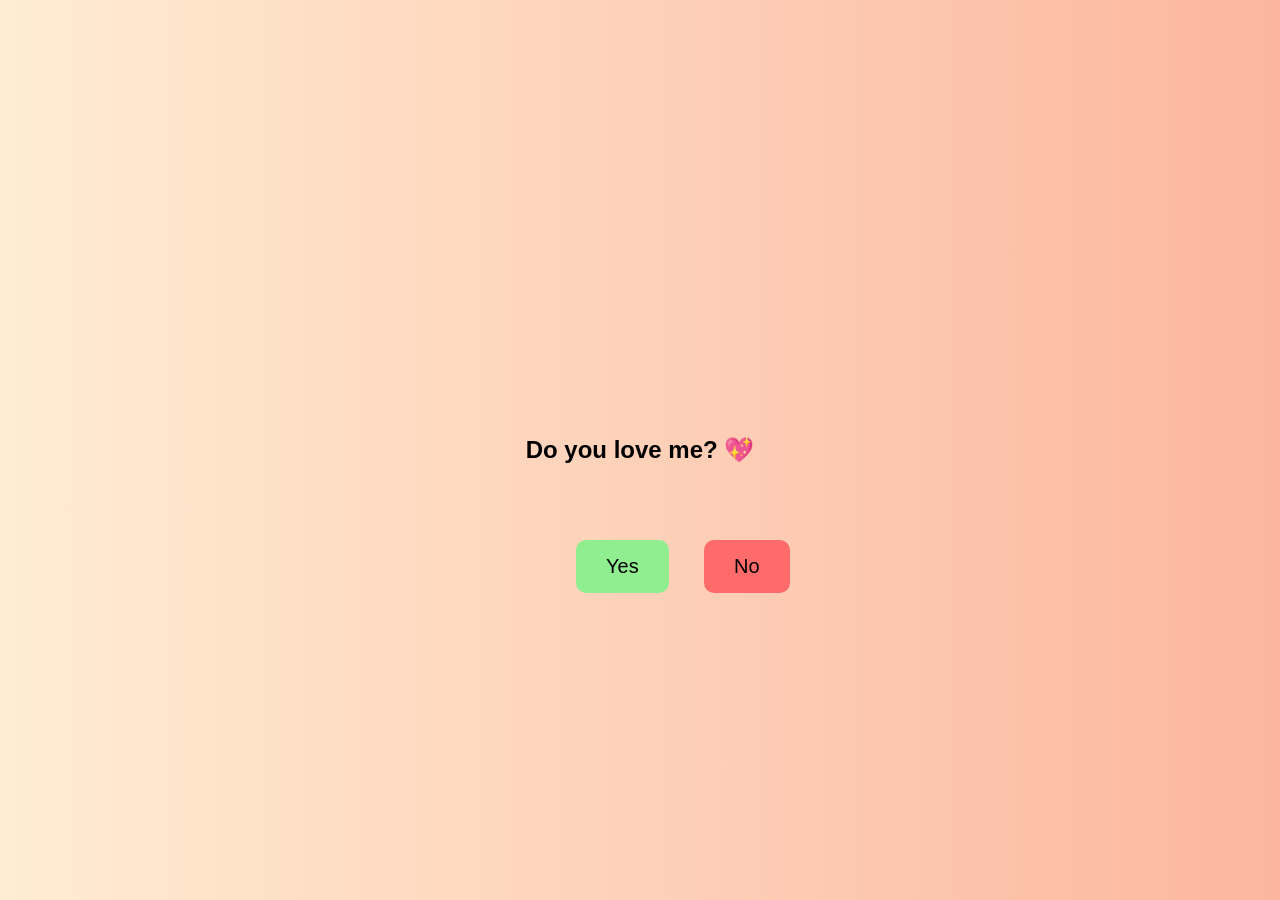
==== index.html @ e31b444c "Add files via upload" ====
<!DOCTYPE html>
<html lang="en">
<head>
    <meta charset="UTF-8">
    <title>Do You Love Me?</title>
    <link rel="stylesheet" href="style.css">
</head>
<body>
<div id="questionContainer">
    <h2>Do you love me? 💖</h2>
    <button id="yesBtn">Yes</button>
    <button id="noBtn">No</button>
</div>

<div id="resultContainer" style="display: none;">
    <h2>Yay! I knew it! 😍</h2>
</div>

<script src="script.js"></script>
</body>
</html>
---- style.css ----
body {
    font-family: 'Comic Sans MS', cursive, sans-serif;
    background: linear-gradient(to right, #ffecd2, #fcb69f);
    height: 100vh;
    margin: 0;
    overflow: hidden;
    display: flex;
    justify-content: center;
    align-items: center;
}

#questionContainer, #resultContainer {
    text-align: center;
    position: relative;
    width: 100%;
    height: 100%;
    display: flex;
    flex-direction: column;
    justify-content: center;
    align-items: center;
}

button {
    padding: 15px 30px;
    font-size: 20px;
    border: none;
    border-radius: 10px;
    cursor: pointer;
    position: absolute;
    transition: transform 0.3s ease;
}

#yesBtn {
    background-color: #90ee90;
    left: 45%;
    top: 60%;
}

#noBtn {
    background-color: #ff6b6b;
    left: 55%;
    top: 60%;
}

#resultContainer h2 {
    font-size: 2rem;
    color: #ff4081;
    animation: pop 0.6s ease forwards;
}

@keyframes pop {
    0% { transform: scale(0); opacity: 0; }
    100% { transform: scale(1); opacity: 1; }
}
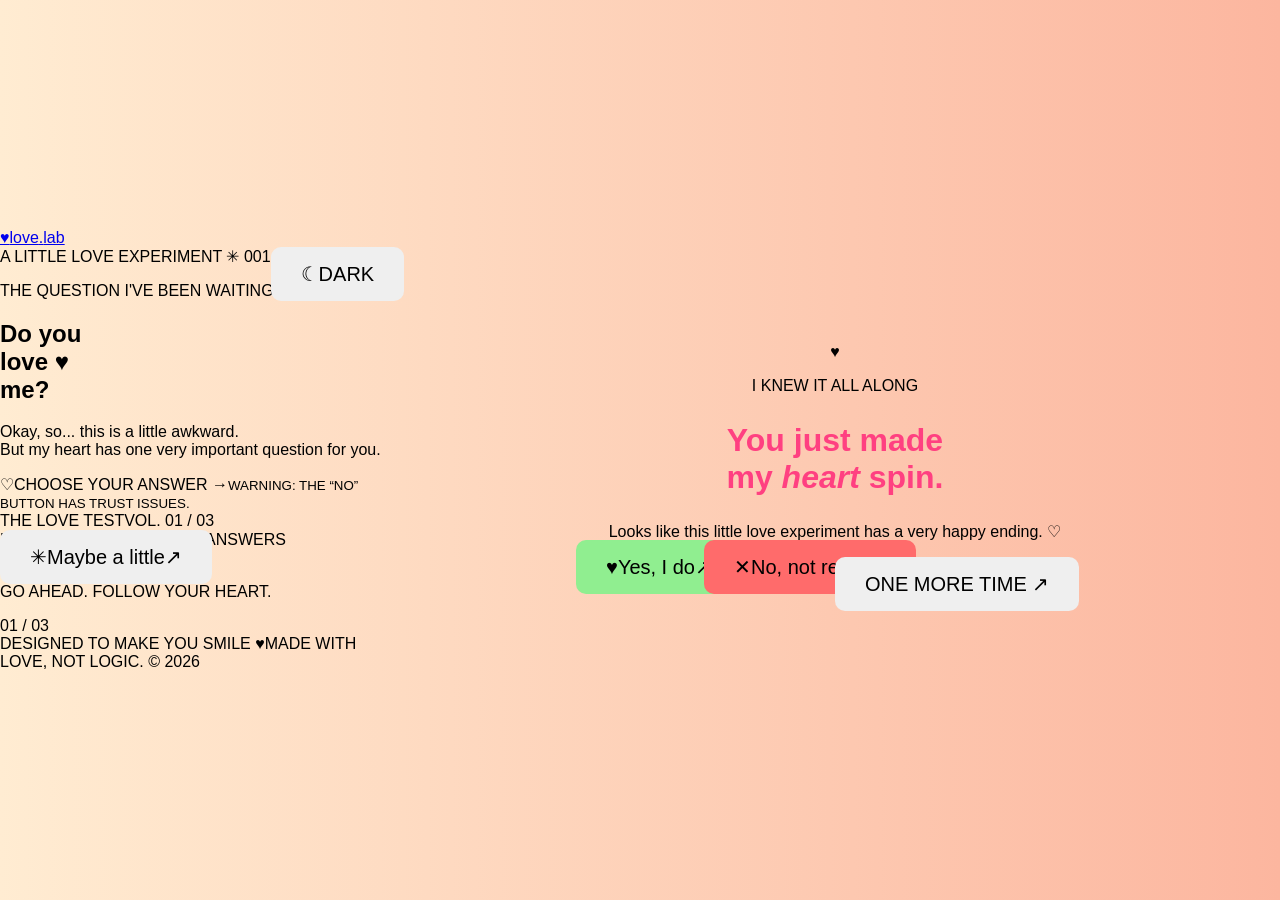
==== commit 9f248b65: "Redesign index.html for liquid-glass love experience" ====
--- a/index.html
+++ b/index.html
@@ -1,21 +1,69 @@
-<!DOCTYPE html>
-<html lang="en">
-<head>
-    <meta charset="UTF-8">
-    <title>Do You Love Me?</title>
-    <link rel="stylesheet" href="style.css">
-</head>
-<body>
-<div id="questionContainer">
-    <h2>Do you love me? 💖</h2>
-    <button id="yesBtn">Yes</button>
-    <button id="noBtn">No</button>
-</div>
-
-<div id="resultContainer" style="display: none;">
-    <h2>Yay! I knew it! 😍</h2>
-</div>
-
-<script src="script.js"></script>
-</body>
-</html>
+<!doctype html>
+<html lang="en">
+<head>
+  <meta charset="utf-8">
+  <meta name="viewport" content="width=device-width,initial-scale=1">
+  <meta name="theme-color" content="#f5f2ed">
+  <meta name="description" content="One little question, three liquid-glass answers, and a heart with a mind of its own.">
+  <title>Do You Love Me? — A little love experiment</title>
+  <link rel="stylesheet" href="style.css">
+  
+</head>
+<body data-theme="light">
+  <div class="noise" aria-hidden="true"></div>
+  <div class="ambient ambient-one" aria-hidden="true"></div>
+  <div class="ambient ambient-two" aria-hidden="true"></div>
+  <div class="page">
+    <header class="topbar">
+      <a class="brand" href="#home" aria-label="Love Lab home"><span class="brand-mark" aria-hidden="true">♥</span><span>love<span class="brand-dot">.</span>lab</span></a>
+      <div class="topbar-right">
+        <span class="topbar-label">A LITTLE LOVE EXPERIMENT <span class="tiny-star">✳</span> 001</span>
+        <button class="theme-toggle" id="themeToggle" type="button" aria-label="Switch to dark mode" aria-pressed="false"><span aria-hidden="true" class="theme-icon">☾</span><span class="theme-text">DARK</span></button>
+      </div>
+    </header>
+    <main id="home" class="hero">
+      <section class="story" aria-labelledby="mainTitle">
+        <p class="eyebrow"><span class="eyebrow-line"></span> THE QUESTION I'VE BEEN WAITING TO ASK</p>
+        <h1 id="mainTitle">Do you<br><span class="love-word">love <span class="heart-inline" aria-hidden="true">♥</span></span><br>me<span class="question-mark">?</span></h1>
+        <p class="intro">Okay, so... this is a little awkward.<br>But my heart has one very important question for you.</p>
+        <div class="story-foot"><span class="foot-heart" aria-hidden="true">♡</span><span>CHOOSE YOUR ANSWER <b>→</b><small>WARNING: THE “NO” BUTTON HAS TRUST ISSUES.</small></span></div>
+      </section>
+      <section class="interaction" aria-label="Choose your answer">
+        <div class="interaction-head"><span><span class="status-dot"></span> THE LOVE TEST</span><span>VOL. 01 / 03</span></div>
+        <div class="capsule-stage" id="capsuleStage">
+          <div class="stage-halo" aria-hidden="true"></div>
+          <div class="pill-rack" id="pillRack" role="group" aria-label="Answer options">
+            <button class="liquid-pill pill-yes" id="yesBtn" type="button" data-color="rose" aria-label="Yes, I do">
+              <span class="fluid-layer" aria-hidden="true"><span class="fluid-bloom"></span><span class="fluid-spiral"></span><span class="fluid-reflection"></span><span class="fluid-sweep"></span></span>
+              <span class="pill-icon" aria-hidden="true">♥</span><span class="pill-label">Yes, I do</span><span class="pill-trailing" aria-hidden="true">↗</span>
+            </button>
+            <button class="liquid-pill pill-maybe" id="maybeBtn" type="button" data-color="blue" aria-label="Maybe, a little">
+              <span class="fluid-layer" aria-hidden="true"><span class="fluid-bloom"></span><span class="fluid-spiral"></span><span class="fluid-reflection"></span><span class="fluid-sweep"></span></span>
+              <span class="pill-icon" aria-hidden="true">✳</span><span class="pill-label">Maybe a little</span><span class="pill-trailing" aria-hidden="true">↗</span>
+            </button>
+            <button class="liquid-pill pill-no" id="noBtn" type="button" data-color="amber" aria-label="No, not really">
+              <span class="fluid-layer" aria-hidden="true"><span class="fluid-bloom"></span><span class="fluid-spiral"></span><span class="fluid-reflection"></span><span class="fluid-sweep"></span></span>
+              <span class="pill-icon" aria-hidden="true">✕</span><span class="pill-label">No, not really</span><span class="pill-trailing" aria-hidden="true">↗</span>
+            </button>
+          </div>
+          <span class="stage-label stage-label-left">LIQUID INTERACTION</span><span class="stage-label stage-label-right">✦ 03 ANSWERS</span>
+        </div>
+        <div class="interaction-foot"><span class="pulse-heart" aria-hidden="true">♥</span><p id="hint" role="status" aria-live="polite">GO AHEAD. FOLLOW YOUR HEART.</p><span class="hint-number" id="hintNumber">01 / 03</span></div>
+      </section>
+    </main>
+    <footer class="footer"><span>DESIGNED TO MAKE YOU SMILE <span class="footer-heart">♥</span></span><span>MADE WITH LOVE, NOT LOGIC. © 2026</span></footer>
+  </div>
+  <div class="celebration" id="resultContainer" aria-hidden="true">
+    <div class="celebration-aura" aria-hidden="true"></div>
+    <div id="heartField" aria-hidden="true"></div>
+    <div class="result-card" role="dialog" aria-modal="true" aria-labelledby="resultTitle" tabindex="-1">
+      <div class="result-icon" aria-hidden="true">♥</div>
+      <p class="result-eyebrow">I KNEW IT ALL ALONG</p>
+      <h2 id="resultTitle">You just made<br>my <em>heart</em> spin.</h2>
+      <p>Looks like this little love experiment has a very happy ending. ♡</p>
+      <button class="replay" id="replayBtn" type="button">ONE MORE TIME <span aria-hidden="true">↗</span></button>
+    </div>
+  </div>
+<script src="script.js" defer></script>
+</body>
+</html>
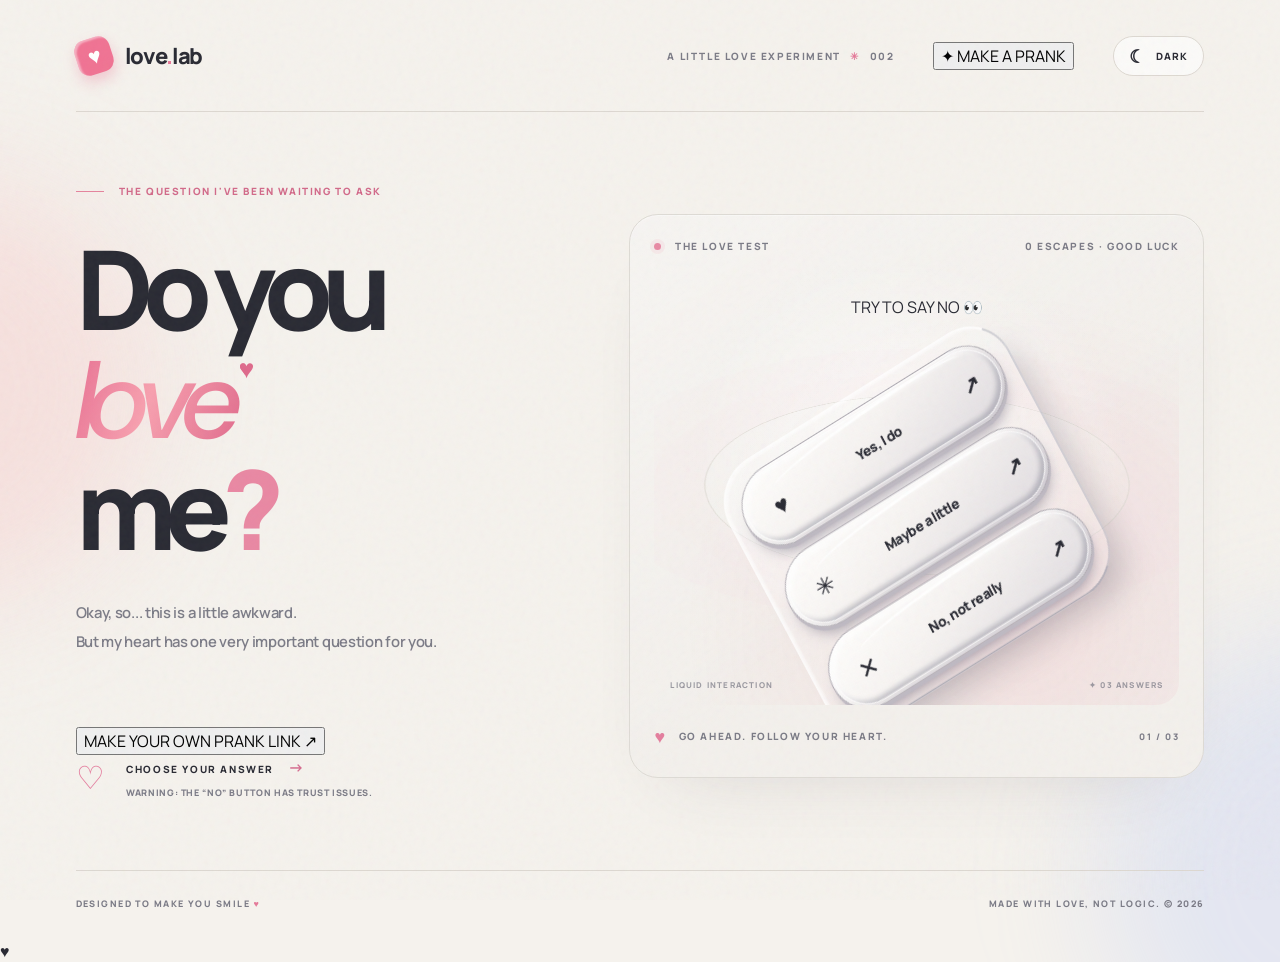
==== commit f17d0d5e: "Full prank edition: update index.html" ====
--- a/index.html
+++ b/index.html
@@ -3,11 +3,13 @@
 <head>
   <meta charset="utf-8">
   <meta name="viewport" content="width=device-width,initial-scale=1">
+  <meta name="description" content="Send a ridiculous little love question. The No button runs. Yes makes magic. Create your own personalised prank link.">
+  <meta property="og:title" content="Love Lab — a little question for you 💗">
+  <meta property="og:description" content="Someone has a question for you. Try to catch the No button!">
   <meta name="theme-color" content="#f5f2ed">
-  <meta name="description" content="One little question, three liquid-glass answers, and a heart with a mind of its own.">
   <title>Do You Love Me? — A little love experiment</title>
   <link rel="stylesheet" href="style.css">
-  
+  <script src="script.js" defer></script>
 </head>
 <body data-theme="light">
   <div class="noise" aria-hidden="true"></div>
@@ -17,21 +19,24 @@
     <header class="topbar">
       <a class="brand" href="#home" aria-label="Love Lab home"><span class="brand-mark" aria-hidden="true">♥</span><span>love<span class="brand-dot">.</span>lab</span></a>
       <div class="topbar-right">
-        <span class="topbar-label">A LITTLE LOVE EXPERIMENT <span class="tiny-star">✳</span> 001</span>
+        <span class="topbar-label">A LITTLE LOVE EXPERIMENT <span class="tiny-star">✳</span> 002</span>
+        <button class="make-link" id="makeLinkTop" type="button"><span aria-hidden="true">✦</span> MAKE A PRANK</button>
         <button class="theme-toggle" id="themeToggle" type="button" aria-label="Switch to dark mode" aria-pressed="false"><span aria-hidden="true" class="theme-icon">☾</span><span class="theme-text">DARK</span></button>
       </div>
     </header>
     <main id="home" class="hero">
       <section class="story" aria-labelledby="mainTitle">
-        <p class="eyebrow"><span class="eyebrow-line"></span> THE QUESTION I'VE BEEN WAITING TO ASK</p>
+        <p class="eyebrow"><span class="eyebrow-line"></span><span id="personalGreeting">THE QUESTION I'VE BEEN WAITING TO ASK</span></p>
         <h1 id="mainTitle">Do you<br><span class="love-word">love <span class="heart-inline" aria-hidden="true">♥</span></span><br>me<span class="question-mark">?</span></h1>
-        <p class="intro">Okay, so... this is a little awkward.<br>But my heart has one very important question for you.</p>
+        <p class="intro" id="introText">Okay, so... this is a little awkward.<br>But my heart has one very important question for you.</p>
+        <button class="secondary-cta" id="makeLinkHero" type="button">MAKE YOUR OWN PRANK LINK <span aria-hidden="true">↗</span></button>
         <div class="story-foot"><span class="foot-heart" aria-hidden="true">♡</span><span>CHOOSE YOUR ANSWER <b>→</b><small>WARNING: THE “NO” BUTTON HAS TRUST ISSUES.</small></span></div>
       </section>
       <section class="interaction" aria-label="Choose your answer">
-        <div class="interaction-head"><span><span class="status-dot"></span> THE LOVE TEST</span><span>VOL. 01 / 03</span></div>
+        <div class="interaction-head"><span><span class="status-dot"></span> THE LOVE TEST</span><span id="escapeCounter">0 ESCAPES · GOOD LUCK</span></div>
         <div class="capsule-stage" id="capsuleStage">
           <div class="stage-halo" aria-hidden="true"></div>
+          <div class="stage-sticker" id="stageSticker" aria-hidden="true">TRY TO SAY NO 👀</div>
           <div class="pill-rack" id="pillRack" role="group" aria-label="Answer options">
             <button class="liquid-pill pill-yes" id="yesBtn" type="button" data-color="rose" aria-label="Yes, I do">
               <span class="fluid-layer" aria-hidden="true"><span class="fluid-bloom"></span><span class="fluid-spiral"></span><span class="fluid-reflection"></span><span class="fluid-sweep"></span></span>
@@ -55,15 +60,48 @@
   </div>
   <div class="celebration" id="resultContainer" aria-hidden="true">
     <div class="celebration-aura" aria-hidden="true"></div>
+    <div class="cinema-beams" aria-hidden="true"></div>
+    <div class="cinema-stars" id="sparkField" aria-hidden="true"></div>
     <div id="heartField" aria-hidden="true"></div>
     <div class="result-card" role="dialog" aria-modal="true" aria-labelledby="resultTitle" tabindex="-1">
       <div class="result-icon" aria-hidden="true">♥</div>
-      <p class="result-eyebrow">I KNEW IT ALL ALONG</p>
+      <p class="result-eyebrow" id="resultEyebrow">THE CUTEST ANSWER EVER</p>
       <h2 id="resultTitle">You just made<br>my <em>heart</em> spin.</h2>
-      <p>Looks like this little love experiment has a very happy ending. ♡</p>
-      <button class="replay" id="replayBtn" type="button">ONE MORE TIME <span aria-hidden="true">↗</span></button>
+      <p id="resultDescription">This little love experiment has a very happy ending. ♡</p>
+      <div class="love-note" id="resultNote" hidden></div>
+      <div class="result-actions">
+        <button class="replay" id="downloadCardBtn" type="button">SAVE THE MOMENT <span aria-hidden="true">↓</span></button>
+        <button class="result-secondary" id="shareResultBtn" type="button">SHARE RESULT <span aria-hidden="true">↗</span></button>
+        <button class="result-ghost" id="replayBtn" type="button">PLAY AGAIN <span aria-hidden="true">↺</span></button>
+      </div>
+      <p class="action-message" id="resultActionStatus" role="status" aria-live="polite"></p>
     </div>
   </div>
-<script src="script.js" defer></script>
+  <div id="tauntToast" class="taunt-toast" role="status" aria-live="polite" aria-atomic="true"></div>
+  <div id="heartPortal" class="heart-portal" aria-hidden="true">♥</div>
+  <dialog id="linkBuilder" class="builder-dialog" aria-labelledby="builderTitle">
+    <div class="builder-content">
+      <div class="builder-top"><span class="builder-kicker">✦ PERSONALISE YOUR PRANK</span><button id="closeBuilder" class="icon-close" type="button" aria-label="Close">✕</button></div>
+      <div class="builder-icon" aria-hidden="true">♥</div>
+      <h2 id="builderTitle">Make it <em>personal.</em></h2>
+      <p class="builder-description">Give your favourite person an impossible question. The link does the rest.</p>
+      <form id="builderForm">
+        <label for="toInput">WHO'S GETTING PRANKED?</label>
+        <input id="toInput" name="to" maxlength="32" autocomplete="off" placeholder="e.g. Sarah" required>
+        <label for="fromInput">WHO'S SENDING THE LOVE?</label>
+        <input id="fromInput" name="from" maxlength="32" autocomplete="off" placeholder="e.g. Your secret admirer" required>
+        <label for="noteInput">LITTLE SECRET NOTE <span>(OPTIONAL)</span></label>
+        <textarea id="noteInput" name="note" rows="2" maxlength="140" placeholder="e.g. You owe me ice cream after this 😌"></textarea>
+        <button type="submit" class="builder-submit">CREATE MY PRANK LINK <span aria-hidden="true">↗</span></button>
+      </form>
+      <div id="linkOutput" class="link-output" hidden>
+        <label for="generatedLink">YOUR PERSONALISED LINK</label>
+        <div class="link-copy-row"><input id="generatedLink" type="text" readonly aria-label="Generated prank link"><button id="copyLinkBtn" type="button">COPY</button></div>
+        <div class="builder-share-row"><button id="nativeShareBtn" class="builder-share" type="button">SHARE WITH SOMEONE ↗</button><button id="previewLinkBtn" class="builder-preview" type="button">PREVIEW IT ♡</button></div>
+        <p id="linkFeedback" role="status" aria-live="polite"></p>
+      </div>
+      <p class="builder-privacy">No account or server needed. Names and the note are embedded in the link — anyone with the link can read them.</p>
+    </div>
+  </dialog>
 </body>
 </html>
--- a/style.css
+++ b/style.css
@@ -1,54 +1,54 @@
-body {
-    font-family: 'Comic Sans MS', cursive, sans-serif;
-    background: linear-gradient(to right, #ffecd2, #fcb69f);
-    height: 100vh;
-    margin: 0;
-    overflow: hidden;
-    display: flex;
-    justify-content: center;
-    align-items: center;
-}
-
-#questionContainer, #resultContainer {
-    text-align: center;
-    position: relative;
-    width: 100%;
-    height: 100%;
-    display: flex;
-    flex-direction: column;
-    justify-content: center;
-    align-items: center;
-}
-
-button {
-    padding: 15px 30px;
-    font-size: 20px;
-    border: none;
-    border-radius: 10px;
-    cursor: pointer;
-    position: absolute;
-    transition: transform 0.3s ease;
-}
-
-#yesBtn {
-    background-color: #90ee90;
-    left: 45%;
-    top: 60%;
-}
-
-#noBtn {
-    background-color: #ff6b6b;
-    left: 55%;
-    top: 60%;
-}
-
-#resultContainer h2 {
-    font-size: 2rem;
-    color: #ff4081;
-    animation: pop 0.6s ease forwards;
-}
-
-@keyframes pop {
-    0% { transform: scale(0); opacity: 0; }
-    100% { transform: scale(1); opacity: 1; }
-}
+@import url('https://fonts.googleapis.com/css2?family=DM+Sans:wght@400;500;600;700;800&family=Manrope:wght@400;500;600;700;800&display=swap');
+:root{color-scheme:light;--bg:#f5f2ed;--ink:#292a33;--muted:#7b7b86;--line:#ddd8d1;--surface:#f3f0ec;--glass:rgba(255,255,255,.59);--shine:#fff;--splash:rgba(238,87,118,.10);--stage-border:#dedbd5;--hint:#6b6572;--chip:#fff;--shadow:rgba(71,60,73,.16)}
+*{box-sizing:border-box}html{scroll-behavior:smooth}body{margin:0;min-height:100vh;background:var(--bg);color:var(--ink);font-family:'Manrope',Arial,sans-serif;transition:background .65s,color .65s;overflow-x:hidden}body[data-theme=dark]{color-scheme:dark;--bg:#16151b;--ink:#f8f3f3;--muted:#a6a0ab;--line:#3d3841;--surface:#1f1d26;--glass:rgba(28,27,33,.8);--shine:#fff;--splash:rgba(238,87,118,.08);--stage-border:#4b424b;--hint:#bcb1c0;--chip:#2b2730;--shadow:rgba(0,0,0,.45)}button{font:inherit}button:focus-visible,a:focus-visible{outline:3px solid #e97096;outline-offset:5px}.noise{position:fixed;inset:0;pointer-events:none;opacity:.18;z-index:15;background-image:url("data:image/svg+xml,%3Csvg viewBox='0 0 180 180' xmlns='http://www.w3.org/2000/svg'%3E%3Cfilter id='n'%3E%3CfeTurbulence type='fractalNoise' baseFrequency='.85' numOctaves='3' stitchTiles='stitch'/%3E%3C/filter%3E%3Crect width='100%25' height='100%25' opacity='.22' filter='url(%23n)'/%3E%3C/svg%3E")}.ambient{position:fixed;border-radius:50%;filter:blur(60px);pointer-events:none;z-index:-1}.ambient-one{height:420px;width:420px;top:20%;left:-270px;background:#fbb2b441}.ambient-two{width:480px;height:480px;right:-300px;bottom:-210px;background:#b8cafa48}.page{max-width:1500px;min-height:100vh;margin:auto;display:flex;flex-direction:column;padding:0 clamp(22px,5.9vw,94px);position:relative;z-index:1}.topbar{height:112px;display:flex;align-items:center;justify-content:space-between;border-bottom:1px solid var(--line);gap:16px}.brand{display:inline-flex;align-items:center;gap:13px;text-decoration:none;font-size:22px;font-weight:800;letter-spacing:-1.3px;color:var(--ink)}.brand-mark{width:36px;height:36px;display:grid;place-items:center;transform:rotate(-18deg);border-radius:11px;background:#f07393;color:#fff;font-size:22px;box-shadow:inset 2px 2px 2px #ffffff71,0 7px 14px #ea779955}.brand-dot{color:#e87998}.topbar-right{display:flex;align-items:center;gap:39px}.topbar-label,.eyebrow,.story-foot,.interaction-head,.interaction-foot,.stage-label,.footer,.result-eyebrow{font-size:10px;font-weight:800;letter-spacing:.16em}.topbar-label{color:var(--muted)}.tiny-star{color:#e47898;margin:0 6px}.theme-toggle{display:flex;align-items:center;gap:10px;color:var(--ink);border:1px solid var(--line);border-radius:40px;background:var(--glass);padding:10px 15px;cursor:pointer;font-size:10px;font-weight:800;letter-spacing:.1em;transition:transform .3s,border-color .3s}.theme-toggle:hover{transform:translateY(-2px);border-color:#e989a3}.theme-icon{font-size:18px;line-height:1}.hero{display:grid;grid-template-columns:minmax(0,.92fr) minmax(0,1.08fr);align-items:center;gap:clamp(26px,5vw,90px);flex:1;min-height:630px;padding:66px 0 56px}.story{position:relative;padding:6px 0 15px}.eyebrow{color:#d26989;display:flex;align-items:center;gap:15px;margin:0 0 37px}.eyebrow-line{display:block;width:28px;height:1px;background:#e5849d}.story h1{font-size:clamp(74px,8.6vw,137px);line-height:.98;letter-spacing:-.095em;font-weight:800;margin:0 0 35px}.love-word{position:relative;display:inline-block;font-family:'DM Sans',sans-serif;font-style:italic;font-weight:500;background:linear-gradient(110deg,#e87193,#f7a0af 44%,#df688a);background-clip:text;-webkit-background-clip:text;color:transparent;letter-spacing:-.09em}.heart-inline{display:inline-block;font-size:.24em;color:#df6a8c;background:none;-webkit-text-fill-color:#df6a8c;vertical-align:top;margin-top:.39em;margin-left:-.16em;animation:heart-breathe 3.4s ease-in-out infinite}.question-mark{color:#e988a3}.intro{font-size:clamp(13px,1.16vw,16px);line-height:2;color:var(--muted);font-weight:600;letter-spacing:-.02em;margin:0 0 70px}.story-foot{color:var(--ink);display:flex;align-items:center;gap:20px}.foot-heart{font-size:32px;color:#e4799b;font-weight:400}.story-foot b{color:#d56d90;margin-left:10px;font-size:16px}.story-foot small{display:block;margin-top:8px;font-size:9px;color:var(--muted);letter-spacing:.07em}.interaction{border:1px solid var(--stage-border);border-radius:29px;background:linear-gradient(145deg,rgba(255,255,255,.3),transparent 60%),var(--surface);padding:24px;position:relative;box-shadow:0 34px 70px -45px var(--shadow),inset 0 1px 1px #ffffff6b;min-width:0}.interaction-head,.interaction-foot{display:flex;align-items:center;justify-content:space-between;color:var(--muted)}.interaction-head{font-size:10px}.status-dot{display:inline-block;width:7px;height:7px;border-radius:50%;background:#e889a4;margin-right:10px;box-shadow:0 0 0 4px #e889a41d}.capsule-stage{height:440px;display:grid;place-items:center;position:relative;isolation:isolate;overflow:hidden;background:radial-gradient(ellipse at 48% 43%,rgba(255,255,255,.65),transparent 58%),radial-gradient(ellipse at 70% 82%,var(--splash),transparent 65%);border-radius:23px;margin:12px 0 14px}.stage-halo{position:absolute;width:370px;height:370px;border-radius:50%;border:1px solid var(--line);opacity:.7;transform:rotateX(65deg) rotate(-32deg) scale(1.15);box-shadow:0 0 0 45px rgba(221,180,199,.025),0 0 0 95px rgba(221,180,199,.025)}.pill-rack{position:relative;z-index:2;width:min(330px,80%);padding:13px;display:flex;flex-direction:column;gap:10px;transform:rotate(-32deg) skewX(-4deg);border-radius:47px;border:2px solid rgba(255,255,255,.75);border-right-color:#9294a25e;border-bottom-color:#9294a29c;background:linear-gradient(135deg,#ffffff5e,#ffffff07 65%);box-shadow:16px 26px 32px -13px rgba(78,74,88,.27),inset 2px 2px 2px #ffffff8e;transition:transform .5s cubic-bezier(.2,.8,.2,1)}body[data-theme=dark] .pill-rack{border-color:#ffffff3c;border-bottom-color:#000b;background:linear-gradient(140deg,#ffffff0e,#00000010);box-shadow:17px 27px 38px -15px #000c,inset 1px 1px 2px #ffffff20}.liquid-pill{--rgb:235,91,133;--escape-x:0px;--escape-y:0px;position:relative;width:100%;height:82px;border-radius:99px;overflow:hidden;isolation:isolate;display:flex;align-items:center;justify-content:space-between;gap:10px;padding:0 25px;border:1px solid rgba(147,142,153,.68);color:var(--ink);background:linear-gradient(155deg,#fffefc 0%,#f6f3f1 44%,#e0dce0 100%);box-shadow:inset 2px 2px 4px #ffffff,inset -3px -5px 8px #69657927,0 4px 0 #beb9c2,0 12px 15px -7px #645e739e;cursor:pointer;transform:translate(var(--escape-x),var(--escape-y));transition:box-shadow .3s,filter .3s,background .4s,transform .5s cubic-bezier(.17,.85,.2,1.4);touch-action:manipulation;user-select:none}.pill-maybe{--rgb:91,153,250}.pill-no{--rgb:247,157,64}body[data-theme=dark] .liquid-pill{background:linear-gradient(160deg,#3d3942,#16131b 75%);color:#fbf7f9;border-color:#77707b;box-shadow:inset 2px 2px 4px #ffffff35,inset -3px -5px 7px #0009,0 4px 0 #0d0b10,0 12px 16px -5px #000a}.liquid-pill:before{content:"";pointer-events:none;position:absolute;z-index:6;inset:3px;border-radius:inherit;border:1px solid rgba(255,255,255,.8);box-shadow:inset 2px 3px 5px #ffffffaa,inset -3px -4px 4px #60637745}.liquid-pill:after{content:"";pointer-events:none;position:absolute;z-index:6;top:5px;left:14%;width:75%;height:24%;border-top:3px solid rgba(255,255,255,.94);border-radius:50%;transform:rotate(-3deg);filter:blur(.45px)}body[data-theme=dark] .liquid-pill:before{border-color:#ffffff45;box-shadow:inset 2px 2px 5px #ffffff4c,inset -3px -4px 5px #000b}.liquid-pill:hover{filter:brightness(1.04);box-shadow:inset 2px 2px 6px #ffffff,inset -3px -5px 8px #69657927,0 4px 0 #bbb5bf,0 13px 22px -6px rgba(var(--rgb),.46)}.liquid-pill.is-active{border-color:rgba(var(--rgb),.63);box-shadow:inset 2px 3px 5px #ffffffaf,inset -4px -5px 8px rgba(var(--rgb),.25),0 4px 0 rgba(var(--rgb),.55),0 15px 24px -6px rgba(var(--rgb),.49),0 21px 26px -15px rgba(var(--rgb),.55)}.fluid-layer{position:absolute;pointer-events:none;inset:0;z-index:0;overflow:hidden;border-radius:inherit;opacity:0;transition:opacity .5s;isolation:isolate}.liquid-pill.is-active .fluid-layer,.liquid-pill:hover .fluid-layer,.liquid-pill.is-churning .fluid-layer{opacity:1}.fluid-bloom{position:absolute;width:170%;height:210%;top:-55%;left:-37%;border-radius:47% 53% 62% 38%;background:radial-gradient(ellipse at 33% 20%,#ffffffa8 0%,rgba(var(--rgb),.23) 18%,rgba(var(--rgb),.79) 56%,rgba(var(--rgb),.98) 76%,rgba(var(--rgb),.6) 100%);filter:blur(5px);transform:translateX(-19%) rotate(-12deg);transition:transform .7s cubic-bezier(.1,.86,.18,1)}.liquid-pill.is-active .fluid-bloom{transform:translateX(5%) rotate(13deg)}.fluid-spiral{position:absolute;left:2%;top:-145%;height:380%;width:98%;border-radius:43% 57% 30% 70%;background:conic-gradient(from 25deg,rgba(255,255,255,.03),rgba(255,255,255,.78),rgba(var(--rgb),.12),rgba(var(--rgb),.94),rgba(255,255,255,.03),rgba(var(--rgb),.71),rgba(255,255,255,.06));mix-blend-mode:screen;filter:blur(9px);animation:inside-spin 7s linear infinite;opacity:.5}.fluid-reflection{position:absolute;inset:0;background:radial-gradient(ellipse at var(--pointer-x,35%) var(--pointer-y,30%),rgba(255,255,255,.84),transparent 32%),linear-gradient(170deg,#ffffff63,transparent 26%,rgba(255,255,255,.1) 60%,#ffffff36);mix-blend-mode:screen;opacity:.8;transition:background .2s}.fluid-sweep{position:absolute;top:-40%;left:-100%;height:190%;width:42%;background:linear-gradient(90deg,transparent,#ffffffe0 48%,transparent);transform:skewX(-23deg);filter:blur(7px);opacity:0}.liquid-pill.is-churning .fluid-bloom{animation:slosh .85s cubic-bezier(.12,.81,.17,1) both}.liquid-pill.is-churning .fluid-spiral{animation:churn .85s cubic-bezier(.15,.82,.16,1) both}.liquid-pill.is-churning .fluid-sweep{animation:shine-slide .8s ease-out both}.liquid-pill.is-churning{animation:squish .85s cubic-bezier(.19,.88,.25,1.12) both}.pill-icon,.pill-label,.pill-trailing{position:relative;z-index:5;pointer-events:none}.pill-icon{font-size:24px;width:29px;text-align:center;text-shadow:0 1px 1px #ffffff87}.pill-label{font-size:14px;font-weight:800;letter-spacing:-.04em;white-space:nowrap}.pill-trailing{font-size:21px;font-weight:600;line-height:1}.stage-label{position:absolute;color:var(--muted);font-size:8px;bottom:15px;letter-spacing:.15em;opacity:.73}.stage-label-left{left:16px}.stage-label-right{right:16px}.interaction-foot{min-height:34px;gap:12px}.interaction-foot p{margin:0;flex:1;font-size:10px;line-height:1.4}.pulse-heart{font-size:18px;color:#e47e9e;animation:heart-breathe 2.2s infinite}.hint-number{font-size:9px;white-space:nowrap}.footer{display:flex;justify-content:space-between;border-top:1px solid var(--line);padding:26px 0 30px;color:var(--muted);gap:20px;font-size:9px}.footer-heart{color:#e47b9a}.celebration{position:fixed;inset:0;z-index:25;display:grid;place-items:center;padding:24px;background:rgba(24,15,28,.84);backdrop-filter:blur(18px);opacity:0;visibility:hidden;transition:opacity .55s,visibility .55s;overflow:hidden}.celebration.show{opacity:1;visibility:visible}.celebration-aura{position:absolute;width:min(850px,120vw);height:min(850px,120vw);border-radius:50%;background:radial-gradient(circle,#d23b6f4e,transparent 62%);filter:blur(14px);animation:heart-breathe 4s infinite}.result-card{color:#fff;text-align:center;position:relative;z-index:2;max-width:650px;transform:translateY(26px) scale(.92);opacity:0;transition:transform .8s cubic-bezier(.16,1,.3,1),opacity .8s}.celebration.show .result-card{transform:none;opacity:1}.result-icon{font-size:84px;color:#f27fa7;text-shadow:0 0 70px #ef4f89aa;animation:heart-breathe 2.2s ease-in-out infinite}.result-eyebrow{color:#f5a3ba;margin:10px 0 22px}.result-card h2{font-size:clamp(48px,7vw,94px);letter-spacing:-.075em;line-height:1.06;margin:0 0 24px}.result-card h2 em{color:#f289a9;font-weight:500}.result-card p:not(.result-eyebrow){font-size:15px;line-height:1.8;color:#e2cad6;margin:0 0 40px}.replay{border:1px solid #f69db1;background:#f17d9f;color:#281820;border-radius:99px;font-weight:800;letter-spacing:.08em;font-size:11px;padding:20px 27px;cursor:pointer;box-shadow:0 12px 35px #d948754d;transition:transform .25s}.replay:hover{transform:translateY(-4px)}.replay span{font-size:18px;margin-left:17px}.floating-heart{position:absolute;bottom:-8vh;left:var(--left);font-size:var(--size);color:var(--color);opacity:0;animation:float-up var(--duration) ease-in var(--delay) forwards;pointer-events:none;z-index:1}
+@keyframes heart-breathe{50%{transform:scale(1.13)}}@keyframes inside-spin{to{transform:rotate(360deg)}}@keyframes churn{0%{transform:rotate(0deg) scale(.83);opacity:.4}45%{transform:rotate(390deg) scale(1.25);opacity:1}100%{transform:rotate(720deg) scale(1);opacity:.55}}@keyframes slosh{0%{transform:translateX(-60%) rotate(-25deg)}28%{transform:translateX(30%) rotate(105deg)}65%{transform:translateX(-12%) rotate(240deg)}100%{transform:translateX(5%) rotate(373deg)}}@keyframes shine-slide{0%{left:-80%;opacity:0}18%{opacity:.95}70%{opacity:.8}100%{left:165%;opacity:0}}@keyframes squish{0%,100%{scale:1}32%{scale:.965 1.06}70%{scale:1.025 .97}}@keyframes float-up{0%{transform:translateY(0) rotate(-15deg) scale(.5);opacity:0}8%{opacity:.8}78%{opacity:.8}100%{transform:translateY(-125vh) translateX(var(--drift)) rotate(45deg) scale(1.1);opacity:0}}
+@media(max-width:1050px){.topbar{height:90px}.hero{grid-template-columns:1fr;gap:40px;padding:60px 0}.story h1{font-size:clamp(74px,12vw,122px)}.story{padding:0}.intro{margin-bottom:35px}.interaction{max-width:600px;width:100%;margin:0 auto}.footer{margin-top:auto}}@media(max-width:600px){.page{padding:0 20px}.topbar{height:74px}.topbar-label{display:none}.topbar-right{gap:10px}.brand{font-size:19px}.brand-mark{width:32px;height:32px}.hero{padding:50px 0 30px;gap:35px;min-height:auto}.eyebrow{font-size:8px;letter-spacing:.12em;margin-bottom:25px}.story h1{font-size:clamp(72px,16vw,106px);margin-bottom:22px}.intro{font-size:13px;line-height:1.8;margin-bottom:26px}.story-foot{gap:12px;font-size:9px}.story-foot small{font-size:8px}.interaction{padding:16px;border-radius:24px}.capsule-stage{height:345px;margin:8px 0}.pill-rack{width:300px;max-width:82%;padding:10px;gap:8px;transform:rotate(-32deg) skewX(-4deg) scale(.86)}.liquid-pill{height:72px;padding:0 20px}.pill-label{font-size:13px}.stage-label{font-size:7px}.interaction-head{font-size:9px}.interaction-foot p{font-size:8px}.footer{font-size:8px;line-height:1.7;flex-direction:column;gap:8px;padding:20px 0}.result-card p:not(.result-eyebrow){font-size:13px}}@media(max-width:355px){.pill-rack{scale:.86}.capsule-stage{height:315px}.pill-label{font-size:12px}.topbar{height:68px}}@media(prefers-reduced-motion:reduce){*,*:before,*:after{animation-duration:.01ms!important;animation-iteration-count:1!important;transition-duration:.01ms!important;scroll-behavior:auto!important}.floating-heart{display:none}}
+
+/* The fleeing capsule is portaled to the viewport, so it can cross the whole
+   screen rather than being trapped inside the rotated, clipped card. */
+.liquid-pill.is-escaped {
+  position: fixed;
+  z-index: 22;
+  margin: 0;
+  cursor: not-allowed;
+  transform-origin: center center;
+  transition: left .42s cubic-bezier(.16,1,.27,1),
+              top .42s cubic-bezier(.16,1,.27,1),
+              box-shadow .3s, filter .3s;
+  will-change: left, top;
+}
+.liquid-pill.is-escaped.is-fleeing { filter: saturate(1.2) brightness(1.04); }
+.escaped-slot {
+  display: flex;
+  flex-direction: column;
+  justify-content: center;
+  align-items: center;
+  width: 100%;
+  min-height: 82px;
+  border-radius: 99px;
+  border: 1.5px dashed rgba(231,141,162,.58);
+  background: rgba(242,157,182,.06);
+  color: #c57c90;
+  gap: 2px;
+  font-size: 22px;
+  pointer-events: none;
+}
+.escaped-slot small { font-size: 9px; font-weight: 900; letter-spacing: .18em; }
+body[data-theme=dark] .escaped-slot { background: #df718a0c; color: #e79aaf; }
+.liquid-pill.split-fragment {
+  position: fixed;
+  z-index: 24;
+  margin: 0;
+  pointer-events: none !important;
+  will-change: transform;
+  transition: none !important;
+  filter: saturate(1.2);
+}
+.split-fragment.fragment-left { clip-path: polygon(0 0,49.5% 0,49.5% 100%,0 100%); }
+.split-fragment.fragment-right { clip-path: polygon(50.5% 0,100% 0,100% 100%,50.5% 100%); }
+@media (max-width:600px) {
+  .escaped-slot { min-height: 72px; }
+}
+@media (prefers-reduced-motion:reduce) {
+  .liquid-pill.is-escaped { transition-duration: .01ms !important; }
+}
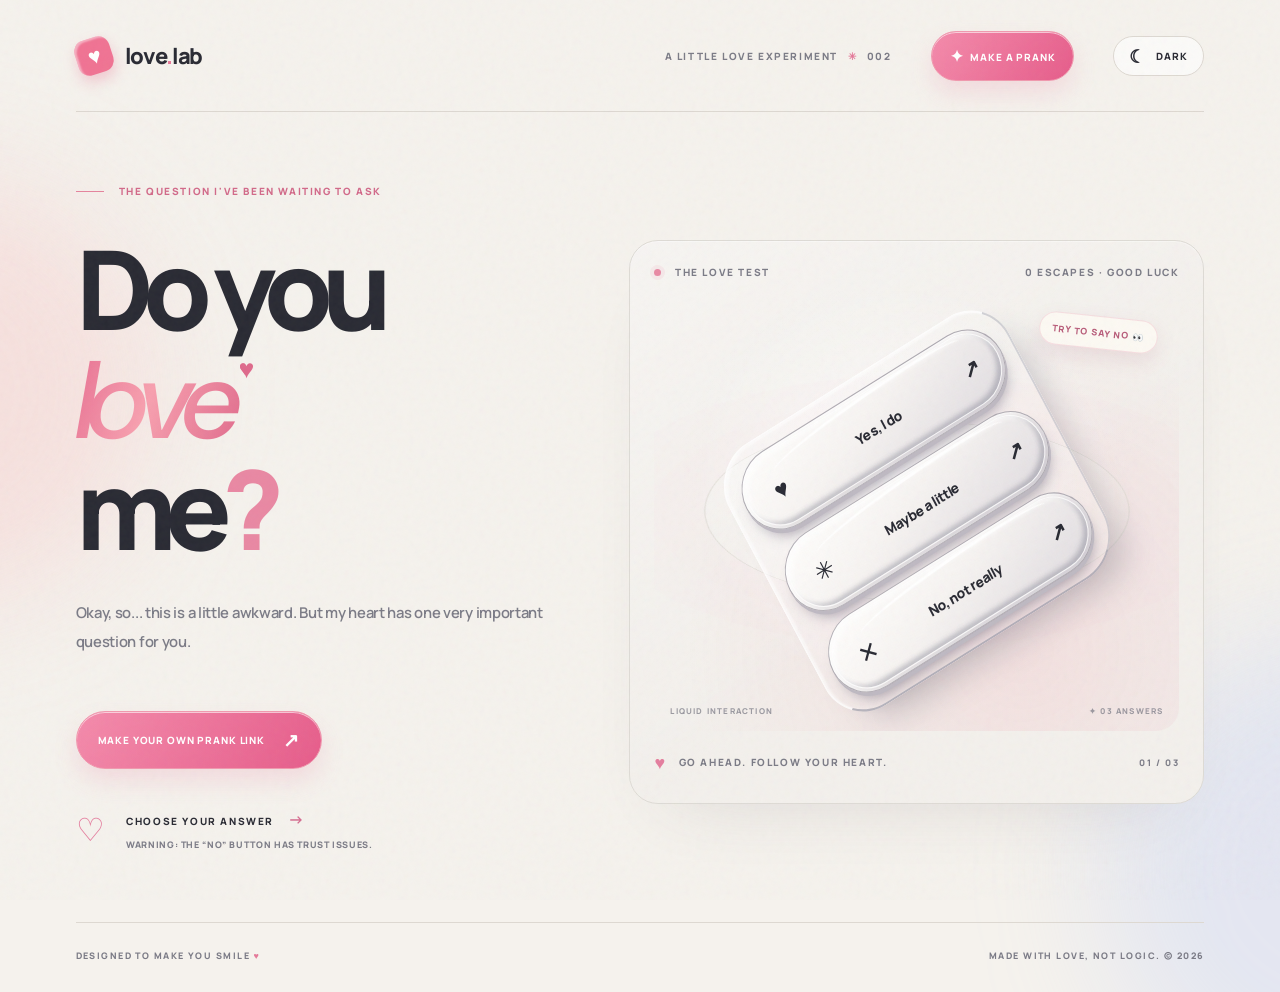
==== commit 2b84a75c: "Fix stale GitHub Pages assets: version CSS and JavaScript for full prank edition" ====
--- a/index.html
+++ b/index.html
@@ -8,8 +8,8 @@
   <meta property="og:description" content="Someone has a question for you. Try to catch the No button!">
   <meta name="theme-color" content="#f5f2ed">
   <title>Do You Love Me? — A little love experiment</title>
-  <link rel="stylesheet" href="style.css">
-  <script src="script.js" defer></script>
+  <link rel="stylesheet" href="style.css?v=20261109-prankfix2">
+  <script src="script.js?v=20261109-prankfix2" defer></script>
 </head>
 <body data-theme="light">
   <div class="noise" aria-hidden="true"></div>
--- a/style.css
+++ b/style.css
@@ -52,3 +52,18 @@
 @media (prefers-reduced-motion:reduce) {
   .liquid-pill.is-escaped { transition-duration: .01ms !important; }
 }
+
+/* LOVE LAB / FULL PRANK EDITION */
+.make-link,.secondary-cta{border:1px solid #f099ae;background:linear-gradient(125deg,#f48bab,#e65c8a);color:#fff;border-radius:999px;font-weight:800;letter-spacing:.085em;font-size:10px;cursor:pointer;box-shadow:inset 0 1px #ffffff9c,0 12px 23px #ea7b9d30;transition:transform .25s,box-shadow .25s,filter .25s;white-space:nowrap}
+.make-link{padding:13px 18px}.make-link span{margin-right:4px;font-size:16px;vertical-align:-1px}.secondary-cta{padding:15px 21px;margin:-30px 0 38px;display:inline-flex;align-items:center;gap:18px}.secondary-cta span{font-size:19px}.make-link:hover,.secondary-cta:hover{transform:translateY(-3px);box-shadow:inset 0 1px #ffffff9c,0 17px 27px #ea7b9d65}.make-link:active,.secondary-cta:active{transform:translateY(1px)}
+.stage-sticker{position:absolute;top:25px;right:22px;z-index:3;border:1px solid #e58aa63d;color:#b85c79;padding:9px 12px;border-radius:50px;letter-spacing:.1em;font-size:9px;font-weight:900;background:#fffdf5b2;transform:rotate(6deg);pointer-events:none;box-shadow:0 8px 20px #a54f6921}body[data-theme=dark] .stage-sticker{color:#ffc3d7;background:#5a3345b4}
+.liquid-pill.is-escaped{transition:left var(--flee-time,.4s) cubic-bezier(.13,.84,.21,1),top var(--flee-time,.4s) cubic-bezier(.13,.84,.21,1),box-shadow .3s,filter .3s}
+.taunt-toast{position:fixed;left:50%;bottom:clamp(17px,5vh,42px);transform:translate(-50%,24px) scale(.93);z-index:26;max-width:min(90vw,420px);text-align:center;padding:15px 23px;border:1px solid #ffc7d9;background:linear-gradient(140deg,#4f2844,#281b31);color:#fff0f6;border-radius:25px;box-shadow:0 17px 45px #48213b48;pointer-events:none;font-weight:800;font-size:12px;letter-spacing:.035em;opacity:0;transition:transform .25s,opacity .25s}.taunt-toast.visible{opacity:1;transform:translate(-50%,0) scale(1)}
+.no-decoy{position:fixed;z-index:23;color:#d67e9a;pointer-events:none;font-size:12px;font-weight:900;letter-spacing:.15em;background:#fff7;box-shadow:0 8px 30px #d87b9870;padding:12px 18px;border-radius:90px;animation:decoy-poof 1.1s ease-out forwards}@keyframes decoy-poof{0%{transform:translate(-50%,-50%) scale(.9);opacity:.8}100%{transform:translate(-50%,-110px) rotate(20deg) scale(1.4);opacity:0}}
+.heart-portal{position:fixed;left:50%;top:50%;width:1px;height:1px;display:grid;place-items:center;z-index:30;pointer-events:none;color:#f591b3;font:900 160px Georgia,serif;text-shadow:0 0 60px #fa91bd,0 0 150px #ff4a8c;opacity:0;transform:translate(-50%,-50%) scale(.15)}.heart-portal.launch{animation:heart-portal-launch .72s ease-in forwards}@keyframes heart-portal-launch{0%{opacity:0;transform:translate(-50%,-50%) scale(.15)}16%{opacity:1}72%{opacity:.98}100%{opacity:0;transform:translate(-50%,-50%) scale(9)}}
+.celebration{overflow-y:auto;overscroll-behavior:contain}.celebration.show{background:linear-gradient(145deg,#130f1aef,#4a1233e8 60%,#190d1bef)}.celebration-aura{background:radial-gradient(circle,#fe8cb65c,transparent 62%);width:min(900px,120vw);height:min(900px,120vw)}.cinema-beams{position:absolute;width:150vw;height:150vw;max-height:150vh;max-width:150vh;border-radius:50%;background:repeating-conic-gradient(from 0deg,#ffa6c410 0deg 9deg,transparent 9deg 18deg);mask-image:radial-gradient(circle,transparent 2%,black 35%,transparent 80%);-webkit-mask-image:radial-gradient(circle,transparent 2%,black 35%,transparent 80%);animation:inside-spin 35s linear infinite;pointer-events:none}.cinema-stars{position:absolute;inset:0;overflow:hidden;pointer-events:none}.cinema-spark{position:absolute;left:var(--x);top:var(--y);font-size:var(--s);color:#ffd5e4;opacity:.7;animation:spark-sway 3s ease-in-out var(--d) infinite alternate}@keyframes spark-sway{from{transform:translateY(7px) rotate(-18deg);opacity:.2}to{transform:translateY(-13px) rotate(28deg);opacity:.95}}
+.result-card{width:min(100%,650px);max-height:100%;overflow-y:auto;padding:30px 18px 34px;scrollbar-width:thin}.result-card .result-icon{font-size:clamp(64px,9vw,100px)}.result-card h2{font-size:clamp(39px,7vw,91px)}.result-card p:not(.result-eyebrow){margin:0 auto 21px;max-width:490px}.love-note{max-width:510px;margin:0 auto 22px;padding:14px 20px;border-radius:15px;border:1px solid #ffaec44a;background:#ffb8d017;font:italic clamp(15px,2vw,18px) Georgia,serif;color:#ffe1ea;line-height:1.55;overflow-wrap:anywhere}.love-note[hidden]{display:none}.result-actions{display:flex;justify-content:center;flex-wrap:wrap;align-items:center;gap:12px;margin:15px auto 0}.result-actions button{min-height:50px;padding:15px 19px;font-size:10px;font-weight:900;letter-spacing:.065em;border-radius:60px;cursor:pointer;transition:transform .22s,background .22s}.result-actions button:hover{transform:translateY(-3px)}.result-actions button span{margin-left:8px;font-size:16px}.result-actions .replay{margin:0;padding:15px 20px}.result-secondary{color:#ffcade;border:1px solid #dd9fb2a6;background:#ffffff0f}.result-ghost{border:0;background:transparent;color:#fcd2e0}.result-card .action-message{font-size:11px!important;color:#ffbfd8!important;min-height:22px;margin:15px 0 0!important}
+.builder-dialog{border:1px solid #efb6c5;max-width:min(95vw,520px);width:100%;max-height:min(94vh,890px);padding:0;border-radius:30px;background:#fff9f8;color:#28222d;box-shadow:0 40px 130px #1c0f2b70;overflow-y:auto;overflow-x:hidden}.builder-dialog::backdrop{background:#18121bbe;backdrop-filter:blur(9px)}.builder-content{padding:clamp(22px,5vw,38px)}.builder-top{display:flex;justify-content:space-between;align-items:center;gap:12px}.builder-kicker{color:#ce6287;font-size:9px;letter-spacing:.14em;font-weight:900}.icon-close{width:36px;height:36px;border-radius:50%;background:#f5e7eb;color:#ab5874;border:0;font-weight:900;cursor:pointer}.builder-icon{color:#f38fb1;font-size:43px;margin:3px 0 0;text-shadow:0 9px 20px #fa90b4b5}.builder-dialog h2{font-size:clamp(36px,5vw,52px);letter-spacing:-.07em;line-height:1.1;margin:2px 0 12px}.builder-dialog h2 em{font-family:Georgia,serif;color:#e16e95;font-weight:500}.builder-description{font-size:13px;line-height:1.7;color:#7b6975;margin:0 0 23px}.builder-dialog form{display:flex;flex-direction:column;gap:7px}.builder-dialog label{display:block;font-weight:900;font-size:10px;color:#8b5066;letter-spacing:.08em;margin-top:12px}.builder-dialog label span{color:#a99aa2;font-weight:600}.builder-dialog input,.builder-dialog textarea{width:100%;min-height:47px;border-radius:13px;padding:13px 15px;background:#fff;border:1px solid #e9cbd7;color:#392632;outline:none;font:600 14px Manrope,Arial,sans-serif;transition:border-color .2s,box-shadow .2s}.builder-dialog textarea{resize:vertical;min-height:70px;max-height:190px}.builder-dialog input:focus,.builder-dialog textarea:focus{border-color:#e57ca0;box-shadow:0 0 0 3px #f4b6cc4e}.builder-submit{border:0;border-radius:14px;margin-top:18px;padding:17px 21px;display:flex;justify-content:space-between;align-items:center;background:linear-gradient(115deg,#e46a95,#f29ab0);color:white;font-weight:900;font-size:12px;letter-spacing:.05em;cursor:pointer;box-shadow:0 12px 23px #ed8eab50}.builder-submit span{font-size:19px}.builder-submit:hover{filter:brightness(1.04)}.link-output{border:1px dashed #dfa9bd;background:#ffecf29c;border-radius:17px;margin-top:23px;padding:14px}.link-output[hidden]{display:none}.link-output label{margin:0 0 8px}.link-copy-row{display:flex;gap:7px}.link-copy-row input{min-width:0;flex:1;font-size:11px}.link-copy-row button{padding:0 14px;background:#54263d;color:#fff;border:0;border-radius:12px;font-size:11px;font-weight:900;cursor:pointer}.builder-share-row{display:flex;gap:8px;margin-top:11px}.builder-share-row button{flex:1;padding:12px 10px;font-size:10px;border-radius:10px;cursor:pointer;font-weight:900;border:1px solid #e9a8bd;background:#fff;color:#9b456b}.builder-share-row .builder-share{background:#f6abc2;color:#54243d}.builder-dialog button:disabled{opacity:.4;cursor:not-allowed}.link-output p{font-size:11px;line-height:1.5;color:#a65773;margin:10px 0 0}.builder-privacy{font-size:10px;color:#9b8791;line-height:1.55;margin:17px 0 0}
+@media(max-width:1100px){.topbar-right{gap:15px}.topbar-label{display:none}}
+@media(max-width:600px){.make-link{padding:11px 12px;font-size:9px}.topbar-right{gap:7px}.topbar .theme-toggle{padding:9px 11px}.topbar .theme-text{display:none}.story h1{margin-bottom:22px}.secondary-cta{margin:-3px 0 30px}.stage-sticker{right:9px;top:16px;font-size:7px;padding:7px 9px}.taunt-toast{font-size:10px;bottom:12px}.result-actions{gap:8px}.result-actions button{flex:1 1 43%;font-size:9px}.result-actions .result-ghost{flex:1 1 100%}.result-card{padding:20px 5px 22px}.result-card h2{margin-bottom:16px}.result-card .result-icon{font-size:64px}.builder-content{padding:22px}.builder-dialog{border-radius:22px}.builder-share-row{flex-wrap:wrap}}
+@media(prefers-reduced-motion:reduce){.heart-portal.launch,.cinema-beams,.cinema-spark,.no-decoy{animation:none!important;display:none}.taunt-toast{transition:none}.make-link,.secondary-cta{transition:none}}
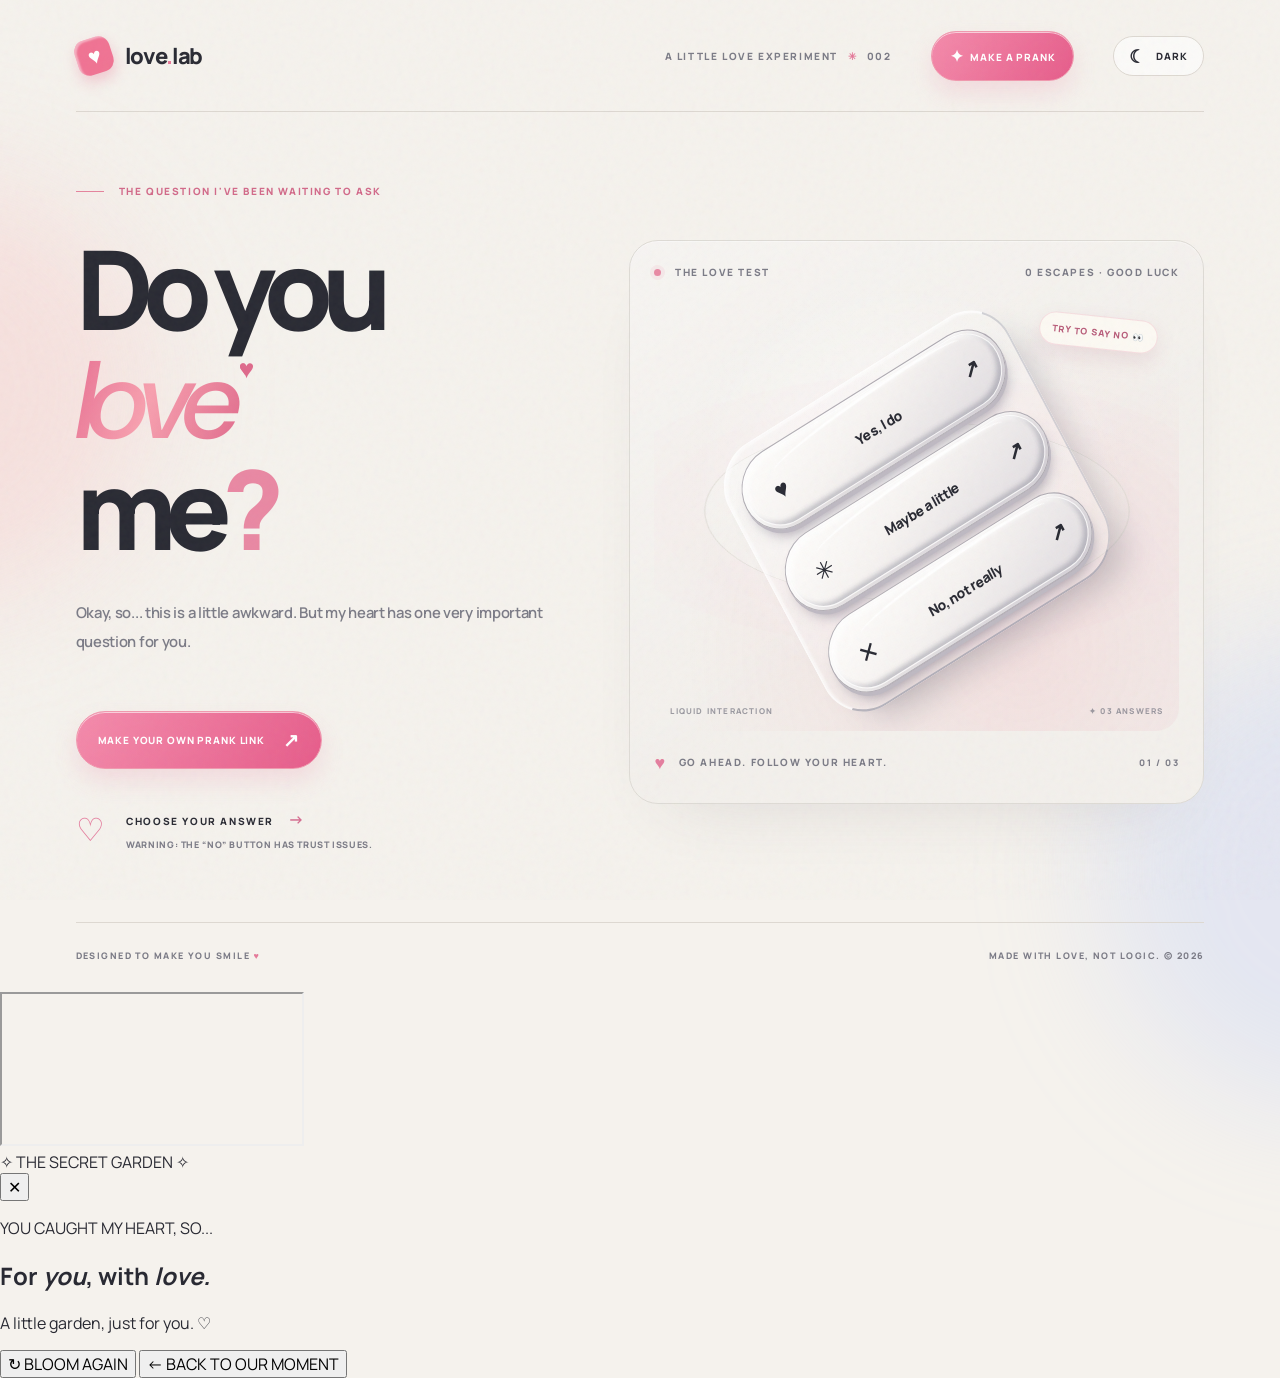
==== commit c1a44b70: "Unlock a personalised flower surprise after the Yes celebration" ====
--- a/index.html
+++ b/index.html
@@ -8,8 +8,8 @@
   <meta property="og:description" content="Someone has a question for you. Try to catch the No button!">
   <meta name="theme-color" content="#f5f2ed">
   <title>Do You Love Me? — A little love experiment</title>
-  <link rel="stylesheet" href="style.css?v=20261109-prankfix2">
-  <script src="script.js?v=20261109-prankfix2" defer></script>
+  <link rel="stylesheet" href="style.css?v=20261109-flower-garden">
+  <script src="script.js?v=20261109-flower-garden" defer></script>
 </head>
 <body data-theme="light">
   <div class="noise" aria-hidden="true"></div>
@@ -69,6 +69,11 @@
       <h2 id="resultTitle">You just made<br>my <em>heart</em> spin.</h2>
       <p id="resultDescription">This little love experiment has a very happy ending. ♡</p>
       <div class="love-note" id="resultNote" hidden></div>
+      <button class="flower-invitation" id="openFlowersBtn" type="button">
+        <span class="flower-invitation-icon" aria-hidden="true">✿</span>
+        <span class="flower-invitation-copy"><strong>A secret surprise is blooming...</strong><small>OPEN YOUR FLOWER GARDEN</small></span>
+        <span class="flower-invitation-arrow" aria-hidden="true">↗</span>
+      </button>
       <div class="result-actions">
         <button class="replay" id="downloadCardBtn" type="button">SAVE THE MOMENT <span aria-hidden="true">↓</span></button>
         <button class="result-secondary" id="shareResultBtn" type="button">SHARE RESULT <span aria-hidden="true">↗</span></button>
@@ -77,6 +82,22 @@
       <p class="action-message" id="resultActionStatus" role="status" aria-live="polite"></p>
     </div>
   </div>
+  <section class="flower-experience" id="flowerExperience" aria-hidden="true" role="dialog" aria-modal="true" aria-label="A surprise flower garden" inert>
+    <iframe class="flower-iframe" id="flowerFrame" title="Animated flowers from our original Flowers project" tabindex="-1" aria-hidden="true"></iframe>
+    <div class="flower-haze" aria-hidden="true"></div>
+    <div class="flower-floating-badge" aria-hidden="true">✧ THE SECRET GARDEN ✧</div>
+    <button class="flower-close" id="closeFlowersBtn" type="button" aria-label="Close the flowers and return to the result">✕</button>
+    <div class="flower-message">
+      <p class="flower-eyebrow">YOU CAUGHT MY HEART, SO...</p>
+      <h2>For <em id="flowerRecipient">you</em>, with <i>love.</i></h2>
+      <p id="flowerSender">A little garden, just for you. ♡</p>
+      <blockquote id="flowerNote" hidden></blockquote>
+    </div>
+    <div class="flower-bottom-actions">
+      <button type="button" id="flowerReplayBtn" class="flower-replay">↻ BLOOM AGAIN</button>
+      <button type="button" id="flowerBackBtn" class="flower-back">← BACK TO OUR MOMENT</button>
+    </div>
+  </section>
   <div id="tauntToast" class="taunt-toast" role="status" aria-live="polite" aria-atomic="true"></div>
   <div id="heartPortal" class="heart-portal" aria-hidden="true">♥</div>
   <dialog id="linkBuilder" class="builder-dialog" aria-labelledby="builderTitle">
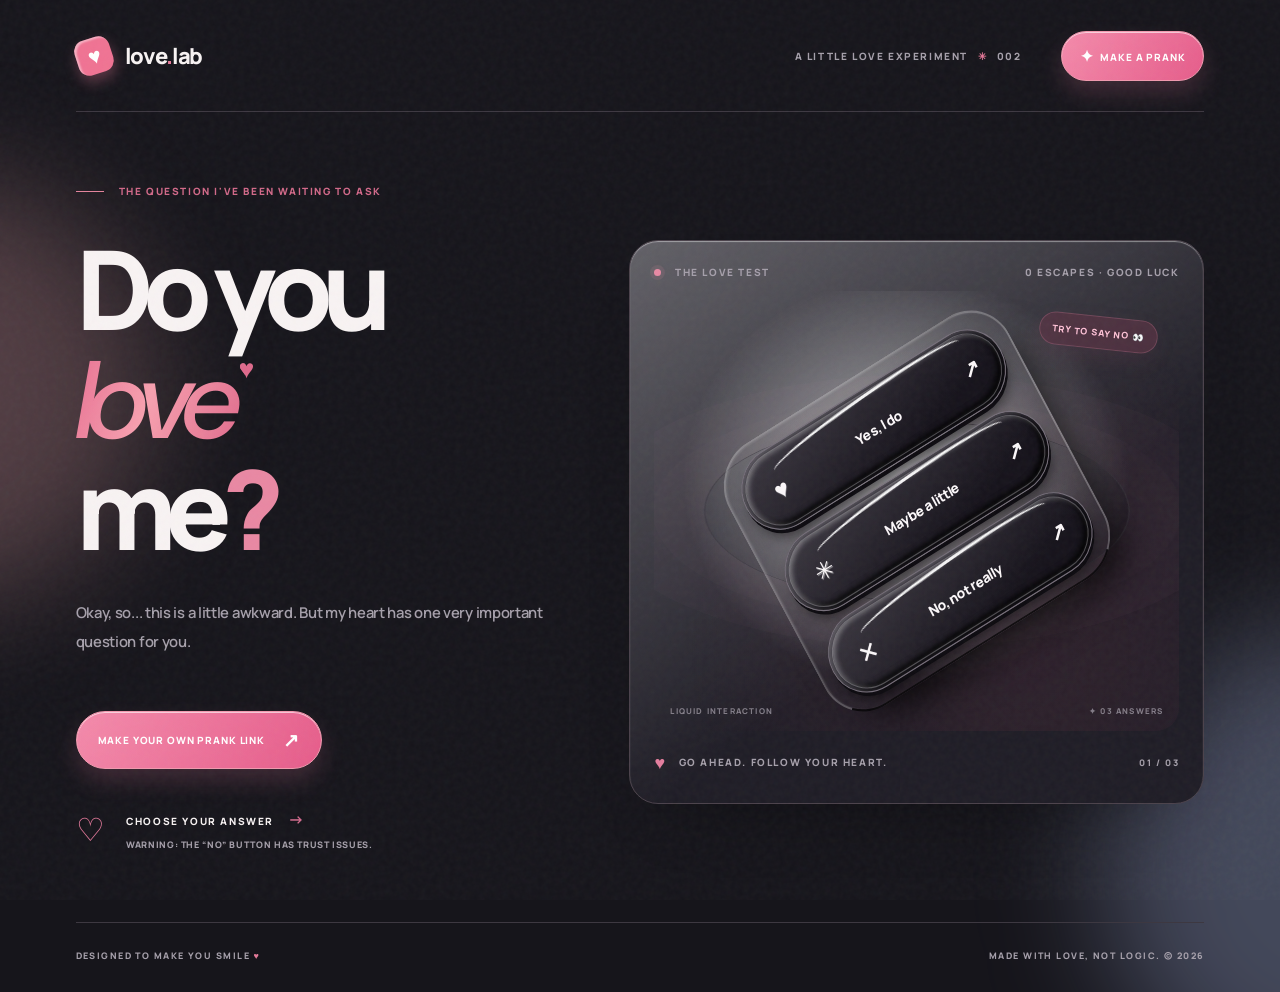
==== commit 28be84b4: "Restore rising hearts and keep Love Lab dark-only: index.html" ====
--- a/index.html
+++ b/index.html
@@ -6,12 +6,12 @@
   <meta name="description" content="Send a ridiculous little love question. The No button runs. Yes makes magic. Create your own personalised prank link.">
   <meta property="og:title" content="Love Lab — a little question for you 💗">
   <meta property="og:description" content="Someone has a question for you. Try to catch the No button!">
-  <meta name="theme-color" content="#f5f2ed">
+  <meta name="theme-color" content="#16151b">
   <title>Do You Love Me? — A little love experiment</title>
-  <link rel="stylesheet" href="style.css?v=20261109-flower-garden">
-  <script src="script.js?v=20261109-flower-garden" defer></script>
+  <link rel="stylesheet" href="style.css?v=20261109-dark-hearts-v1">
+  <script src="script.js?v=20261109-dark-hearts-v1" defer></script>
 </head>
-<body data-theme="light">
+<body data-theme="dark">
   <div class="noise" aria-hidden="true"></div>
   <div class="ambient ambient-one" aria-hidden="true"></div>
   <div class="ambient ambient-two" aria-hidden="true"></div>
@@ -21,7 +21,6 @@
       <div class="topbar-right">
         <span class="topbar-label">A LITTLE LOVE EXPERIMENT <span class="tiny-star">✳</span> 002</span>
         <button class="make-link" id="makeLinkTop" type="button"><span aria-hidden="true">✦</span> MAKE A PRANK</button>
-        <button class="theme-toggle" id="themeToggle" type="button" aria-label="Switch to dark mode" aria-pressed="false"><span aria-hidden="true" class="theme-icon">☾</span><span class="theme-text">DARK</span></button>
       </div>
     </header>
     <main id="home" class="hero">
@@ -60,13 +59,12 @@
   </div>
   <div class="celebration" id="resultContainer" aria-hidden="true">
     <div class="celebration-aura" aria-hidden="true"></div>
-    <div class="cinema-beams" aria-hidden="true"></div>
     <div class="cinema-stars" id="sparkField" aria-hidden="true"></div>
     <div id="heartField" aria-hidden="true"></div>
     <div class="result-card" role="dialog" aria-modal="true" aria-labelledby="resultTitle" tabindex="-1">
       <div class="result-icon" aria-hidden="true">♥</div>
       <p class="result-eyebrow" id="resultEyebrow">THE CUTEST ANSWER EVER</p>
-      <h2 id="resultTitle">You just made<br>my <em>heart</em> spin.</h2>
+      <h2 id="resultTitle">You made my<br><em>heart bloom.</em></h2>
       <p id="resultDescription">This little love experiment has a very happy ending. ♡</p>
       <div class="love-note" id="resultNote" hidden></div>
       <button class="flower-invitation" id="openFlowersBtn" type="button">
--- a/style.css
+++ b/style.css
@@ -67,3 +67,48 @@
 @media(max-width:1100px){.topbar-right{gap:15px}.topbar-label{display:none}}
 @media(max-width:600px){.make-link{padding:11px 12px;font-size:9px}.topbar-right{gap:7px}.topbar .theme-toggle{padding:9px 11px}.topbar .theme-text{display:none}.story h1{margin-bottom:22px}.secondary-cta{margin:-3px 0 30px}.stage-sticker{right:9px;top:16px;font-size:7px;padding:7px 9px}.taunt-toast{font-size:10px;bottom:12px}.result-actions{gap:8px}.result-actions button{flex:1 1 43%;font-size:9px}.result-actions .result-ghost{flex:1 1 100%}.result-card{padding:20px 5px 22px}.result-card h2{margin-bottom:16px}.result-card .result-icon{font-size:64px}.builder-content{padding:22px}.builder-dialog{border-radius:22px}.builder-share-row{flex-wrap:wrap}}
 @media(prefers-reduced-motion:reduce){.heart-portal.launch,.cinema-beams,.cinema-spark,.no-decoy{animation:none!important;display:none}.taunt-toast{transition:none}.make-link,.secondary-cta{transition:none}}
+
+
+/* Flowers x Love Lab — flower-garden/ keeps the original Flowers styling isolated. */
+.flower-invitation{width:min(100%,500px);display:flex;align-items:center;gap:15px;text-align:left;margin:13px auto 21px;padding:16px 18px;background:linear-gradient(120deg,rgba(241,130,164,.20),rgba(241,181,208,.08));border:1px solid #f6b5d287;color:#ffe5ed;border-radius:19px;cursor:pointer;box-shadow:inset 0 1px #fff2,0 8px 36px #e85e9340;transition:transform .25s,background .3s}
+.flower-invitation:hover{transform:translateY(-3px);background:linear-gradient(120deg,rgba(241,130,164,.38),rgba(241,181,208,.12))}
+.flower-invitation:focus-visible,.flower-close:focus-visible,.flower-bottom-actions button:focus-visible{outline:3px solid #ffb3d5;outline-offset:3px}
+.flower-invitation-icon{font-size:32px;color:#ffc0d4;text-shadow:0 0 24px #f67ba0;animation:flower-invite-wiggle 3.5s ease-in-out infinite}
+.flower-invitation-copy{display:flex;flex:1;flex-direction:column;gap:3px;min-width:0}
+.flower-invitation-copy strong{font-size:clamp(12px,2.5vw,16px);font-weight:800;letter-spacing:-.02em}
+.flower-invitation-copy small{font-size:9px;letter-spacing:.13em;font-weight:900;color:#fdbbd4}
+.flower-invitation-arrow{font-size:22px;color:#ffd0e2}
+@keyframes flower-invite-wiggle{0%,100%{transform:rotate(-11deg) scale(.93)}50%{transform:rotate(11deg) scale(1.13)}}
+.flower-experience{position:fixed;inset:0;z-index:90;overflow:hidden;background:#010d15;opacity:0;visibility:hidden;pointer-events:none;transition:opacity .75s ease,visibility .75s;isolation:isolate;color:white}
+.flower-experience.show{opacity:1;visibility:visible;pointer-events:auto}
+.flower-iframe{position:absolute;inset:0;border:0;width:100%;height:100%;background:#010d15;display:block;pointer-events:none;z-index:0}
+.flower-haze{position:absolute;inset:0;z-index:1;background:linear-gradient(to bottom,rgba(0,11,19,.87),rgba(0,12,21,.3) 30%,transparent 46%,transparent 65%,rgba(0,9,18,.42));pointer-events:none}
+.flower-floating-badge{position:absolute;z-index:2;left:clamp(15px,4vw,44px);top:clamp(16px,3vh,38px);color:#a8f9ef;font-weight:900;font-size:10px;letter-spacing:.2em;text-shadow:0 0 20px #44e5dfaa}
+.flower-close{position:absolute;z-index:3;top:clamp(16px,3vh,32px);right:clamp(16px,4vw,40px);width:42px;height:42px;background:#f7ffff13;color:#f3ffff;border:1px solid #c7faff71;border-radius:50%;font-size:16px;cursor:pointer;backdrop-filter:blur(8px);transition:background .2s,transform .2s}
+.flower-close:hover{transform:rotate(90deg);background:#e8ffff32}
+.flower-message{position:absolute;z-index:2;top:clamp(78px,9vh,120px);left:50%;transform:translateX(-50%);width:min(720px,94vw);text-align:center;pointer-events:none;text-shadow:0 4px 22px #001e2d;animation:flower-message-enter 1.1s ease-out both}
+.flower-message .flower-eyebrow{margin:0 0 12px;color:#95f1e8;letter-spacing:.28em;font-weight:900;font-size:10px}
+.flower-message h2{font-family:Georgia,'Times New Roman',serif;font-size:clamp(37px,5.5vw,72px);font-weight:500;line-height:1.06;letter-spacing:-.06em;margin:0 auto 12px;color:#f5fffb}
+.flower-message h2 em{font-style:italic;color:#ff9fc3}
+.flower-message h2 i{font-weight:400;color:#9ef0e5}
+.flower-message p:not(.flower-eyebrow){font-size:clamp(12px,1.6vw,17px);line-height:1.6;max-width:520px;margin:auto;color:#e6f6f4}
+.flower-message blockquote{pointer-events:auto;font:italic clamp(12px,1.8vw,16px) Georgia,serif;color:#ffbbd4;margin:12px auto 0;max-width:510px;overflow-wrap:anywhere}
+.flower-message blockquote[hidden]{display:none}
+.flower-bottom-actions{position:absolute;bottom:max(24px,env(safe-area-inset-bottom));left:50%;transform:translateX(-50%);display:flex;gap:10px;align-items:center;justify-content:center;z-index:2;width:min(94vw,550px)}
+.flower-bottom-actions button{min-height:47px;padding:13px 18px;font:900 10px Manrope,Arial,sans-serif;letter-spacing:.09em;border-radius:60px;cursor:pointer;white-space:nowrap;transition:transform .2s,background .2s}
+.flower-bottom-actions button:hover{transform:translateY(-3px)}
+.flower-replay{border:1px solid #7ae5de8c;color:#b8fff1;background:#06383b91}
+.flower-back{border:1px solid #ffffffb9;color:#092a35;background:linear-gradient(130deg,#effff9,#a8efdf)}
+@keyframes flower-message-enter{0%{transform:translate(-50%,-18px);opacity:0}100%{transform:translate(-50%,0);opacity:1}}
+@media(max-width:600px){
+  .flower-message{top:71px}
+  .flower-message h2{font-size:clamp(34px,11vw,52px)}
+  .flower-message .flower-eyebrow{font-size:8px;letter-spacing:.19em}
+  .flower-message p:not(.flower-eyebrow){max-width:310px}
+  .flower-floating-badge{font-size:8px;left:14px;top:23px;letter-spacing:.12em}
+  .flower-close{width:36px;height:36px}
+  .flower-bottom-actions{flex-wrap:wrap;bottom:max(17px,env(safe-area-inset-bottom))}
+  .flower-bottom-actions button{font-size:9px;min-height:45px;padding:12px 14px}
+  .flower-invitation{margin-bottom:14px}
+}
+@media(prefers-reduced-motion:reduce){.flower-invitation-icon,.flower-message{animation:none}.flower-experience{transition:none}}
